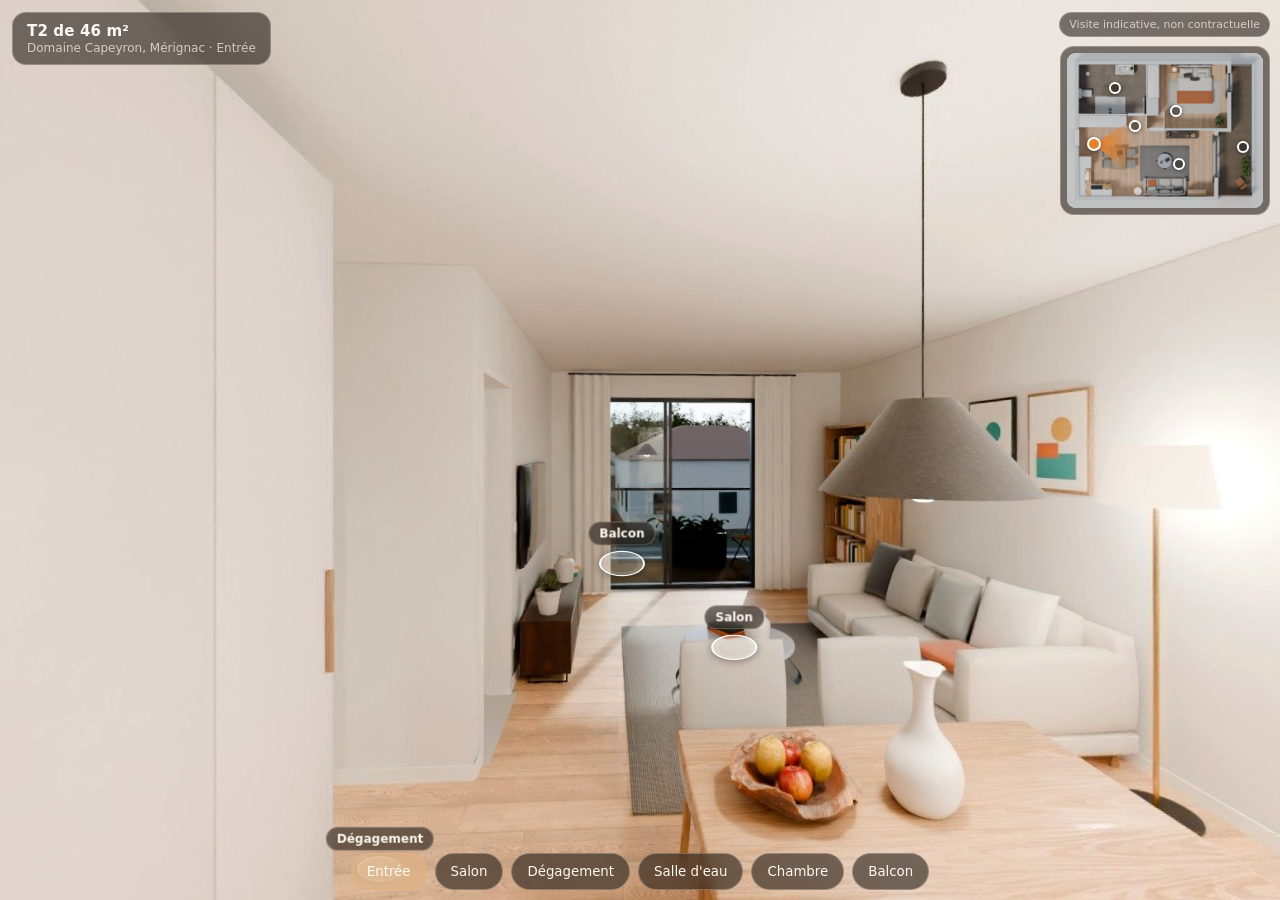
==== v/6ejrib4hgc7p1ip7/index.html @ 8058d9ed "Visite 360 du T2, quartier reel (controle) Co-Authored-By: Claude Fable 5.2 <noreply@anthropic.com> " ====
<!doctype html>
<html lang="fr">
<head>
<meta charset="utf-8">
<meta name="viewport" content="width=device-width, initial-scale=1, maximum-scale=1, viewport-fit=cover">
<meta name="robots" content="noindex, nofollow">
<meta name="referrer" content="no-referrer">
<title>T2 de 46 m²</title>
<meta name="description" content="Visitez ce logement pièce par pièce, en regardant tout autour de vous. Domaine Capeyron, Mérignac">
<meta property="og:type" content="website">
<meta property="og:title" content="T2 de 46 m²">
<meta property="og:description" content="Visitez ce logement pièce par pièce, en regardant tout autour de vous. Domaine Capeyron, Mérignac">
<meta property="og:image" content="apercu.jpg">
<meta property="og:image:width" content="1200">
<meta property="og:image:height" content="630">
<meta name="twitter:card" content="summary_large_image">
<meta name="theme-color" content="#17130f">
<link rel="icon" href="data:,">
<link rel="stylesheet" href="../../app/visite.css">
<link rel="stylesheet" href="../../app360/visite360.css?v=81188f05">
</head>
<body>
<canvas id="c" tabindex="0"></canvas>
<div id="reperes" class="cache"></div>
<div id="titre" class="verre"><b id="titre-b">T2 de 46 m²</b><span id="titre-s">Domaine Capeyron, Mérignac</span></div>
<div id="mention" class="verre">Visite indicative, non contractuelle</div>
<div id="pieces"></div>
<div id="aide" class="verre"></div>
<div id="charge">
  <h1 id="charge-h">T2 de 46 m²</h1>
  <p id="charge-p">Domaine Capeyron, Mérignac</p>
  <img class="apercu" alt="">
  <div class="barre"><i id="charge-barre" style="width:70%"></i></div>
  <small id="charge-etat"></small>
  <div class="legal" id="charge-legal">Visite indicative, non contractuelle</div>
</div>
<script type="module" src="../../app360/visite360.mjs?v=81188f05"></script>
</body>
</html>
---- app/visite.css ----
:root { --fond: #17130f; --verre: rgba(30, 24, 18, .58); --trait: rgba(255, 244, 230, .28); --texte: #fff8ef; --doux: rgba(255, 244, 230, .72); --accent: #e8b27a; }
* { box-sizing: border-box; }
html, body { margin: 0; height: 100%; background: var(--fond); color: var(--texte); overflow: hidden; font-family: -apple-system, BlinkMacSystemFont, "Segoe UI", system-ui, sans-serif; -webkit-font-smoothing: antialiased; -webkit-tap-highlight-color: transparent; overscroll-behavior: none; }
#c { position: fixed; inset: 0; display: block; width: 100vw; height: 100vh; height: 100dvh; touch-action: none; cursor: grab; outline: none; }
#c:active { cursor: grabbing; }
.verre { background: var(--verre); border: 1px solid var(--trait); backdrop-filter: blur(10px); -webkit-backdrop-filter: blur(10px); }

#titre { position: fixed; top: max(12px, env(safe-area-inset-top)); left: 12px; max-width: calc(100vw - 24px); border-radius: 14px; padding: 9px 14px; pointer-events: none; z-index: 3; }
#titre b { display: block; font-size: 15px; font-weight: 650; letter-spacing: .01em; }
#titre span { display: block; font-size: 12px; color: var(--doux); margin-top: 1px; }
#mention { position: fixed; right: 10px; top: max(12px, env(safe-area-inset-top)); font-size: 11px; color: var(--doux); padding: 5px 9px; border-radius: 999px; z-index: 3; pointer-events: none; }

#pieces { position: fixed; left: 0; right: 0; bottom: max(10px, env(safe-area-inset-bottom)); display: flex; gap: 8px; padding: 0 12px; overflow-x: auto; scrollbar-width: none; z-index: 3; justify-content: safe center; }
#pieces::-webkit-scrollbar { display: none; }
#pieces button { flex: 0 0 auto; color: var(--texte); border-radius: 999px; padding: 10px 15px; font: 600 14px/1 inherit; font-family: inherit; cursor: pointer; transition: background .2s, border-color .2s; }
#pieces button:hover, #pieces button.ici { background: rgba(232, 178, 122, .42); border-color: var(--accent); }

#aide { position: fixed; left: 50%; bottom: calc(max(10px, env(safe-area-inset-bottom)) + 56px); transform: translateX(-50%); font-size: 13px; padding: 8px 14px; border-radius: 999px; white-space: nowrap; z-index: 3; pointer-events: none; transition: opacity .6s; }
#aide.parti { opacity: 0; }

#manette { position: fixed; width: 112px; height: 112px; margin: -56px 0 0 -56px; border-radius: 50%; border: 2px solid rgba(255, 248, 239, .55); background: rgba(30, 24, 18, .25); pointer-events: none; display: none; z-index: 4; }
#manette i { position: absolute; left: 50%; top: 50%; width: 46px; height: 46px; margin: -23px 0 0 -23px; border-radius: 50%; background: rgba(255, 248, 239, .75); }

#voile { position: fixed; inset: 0; background: #000; opacity: 0; pointer-events: none; transition: opacity .28s; z-index: 2; }
#voile.noir { opacity: 1; }

#charge { position: fixed; inset: 0; z-index: 10; display: flex; flex-direction: column; align-items: center; justify-content: center; padding: 24px; text-align: center; background: radial-gradient(120% 80% at 50% 30%, #2b2118 0%, var(--fond) 70%); transition: opacity .7s; }
#charge.fini { opacity: 0; pointer-events: none; }
#charge h1 { margin: 0; font-size: clamp(24px, 6vw, 36px); font-weight: 650; letter-spacing: -.01em; }
#charge p { margin: 6px 0 0; color: var(--doux); font-size: 15px; }
#charge .barre { width: min(280px, 70vw); height: 3px; border-radius: 3px; background: rgba(255, 244, 230, .15); margin: 28px 0 10px; overflow: hidden; }
#charge .barre i { display: block; height: 100%; width: 0; background: var(--accent); transition: width .25s; }
#charge small { color: var(--doux); font-size: 12px; min-height: 1em; }
#charge .apercu { max-width: min(560px, 92vw); max-height: 45vh; border-radius: 12px; margin-top: 22px; display: none; }
#charge.repli .apercu { display: block; }
#charge.repli .barre { display: none; }
#charge .legal { position: absolute; bottom: max(14px, env(safe-area-inset-bottom)); left: 0; right: 0; font-size: 12px; color: var(--doux); }

@media (max-width: 520px) {
  #titre { padding: 7px 11px; } #titre b { font-size: 14px; }
  #mention { top: auto; bottom: calc(max(10px, env(safe-area-inset-bottom)) + 50px); right: 8px; font-size: 10px; }
  #pieces button { padding: 9px 13px; font-size: 13px; }
  #aide { bottom: auto; top: 50%; white-space: normal; text-align: center; width: max-content; max-width: 86vw; }
}
---- app360/visite360.css ----
/* visite 360° : repères au sol vers les points voisins. Le reste vient de ../app/visite.css. */
#reperes { position: fixed; inset: 0; pointer-events: none; z-index: 2; transition: opacity .2s; }
#reperes.cache { opacity: 0; }
.repere { position: absolute; left: 0; top: 0; width: 64px; height: 64px; margin: -32px 0 0 -32px; padding: 0; border: 0; background: none; pointer-events: auto; cursor: pointer; color: var(--texte); font: inherit; -webkit-tap-highlight-color: transparent; }
.repere i { position: absolute; inset: 9px; border-radius: 50%; border: 2.5px solid rgba(255, 255, 255, .95); background: rgba(255, 255, 255, .2); box-shadow: 0 2px 12px rgba(0, 0, 0, .4), inset 0 0 0 5px rgba(255, 255, 255, .12); transform: scaleY(.55); transition: transform .15s, background .15s; }
.repere:hover i, .repere:focus-visible i { background: rgba(232, 178, 122, .65); transform: scaleY(.55) scale(1.14); }
.repere span { position: absolute; left: 50%; top: -10px; transform: translateX(-50%); white-space: nowrap; font-size: 12px; font-weight: 600; padding: 4px 10px; border-radius: 999px; background: var(--verre); border: 1px solid var(--trait); backdrop-filter: blur(8px); -webkit-backdrop-filter: blur(8px); }
#pieces button.charge { opacity: .6; cursor: progress; }

/* plan : position et regard du visiteur */
#plan { position: fixed; right: 10px; top: calc(max(12px, env(safe-area-inset-top)) + 34px); width: 210px; padding: 6px; border-radius: 14px; z-index: 3; cursor: zoom-in; transition: width .25s; }
#plan.grand { width: min(440px, calc(100vw - 20px)); cursor: zoom-out; }
#plan .fond { position: relative; width: 100%; border-radius: 9px; overflow: hidden; background: #efece6; }
#plan img { position: absolute; inset: 0; width: 100%; height: 100%; object-fit: cover; display: block; }
#plan .pt { position: absolute; width: 12px; height: 12px; margin: -6px 0 0 -6px; padding: 0; border-radius: 50%; border: 2px solid #fff; background: rgba(30, 24, 18, .55); cursor: pointer; box-shadow: 0 1px 4px rgba(0, 0, 0, .45); }
#plan .pt::after { content: ""; position: absolute; inset: -9px; }
#plan .pt.ici { background: #e2842c; width: 14px; height: 14px; margin: -7px 0 0 -7px; }
#plan .cone { position: absolute; width: 84px; height: 84px; border-radius: 50%; pointer-events: none; background: conic-gradient(from -36deg, rgba(226, 132, 52, .9) 0deg, rgba(226, 132, 52, .9) 72deg, transparent 72deg); -webkit-mask: radial-gradient(circle, #000 0, #000 22%, transparent 68%); mask: radial-gradient(circle, #000 0, #000 22%, transparent 68%); }
#plan.grand .cone { width: 150px; height: 150px; }
@media (max-width: 640px) { #plan { width: 132px; top: calc(max(12px, env(safe-area-inset-top)) + 58px); right: 8px; padding: 4px; } #plan .cone { width: 60px; height: 60px; } }
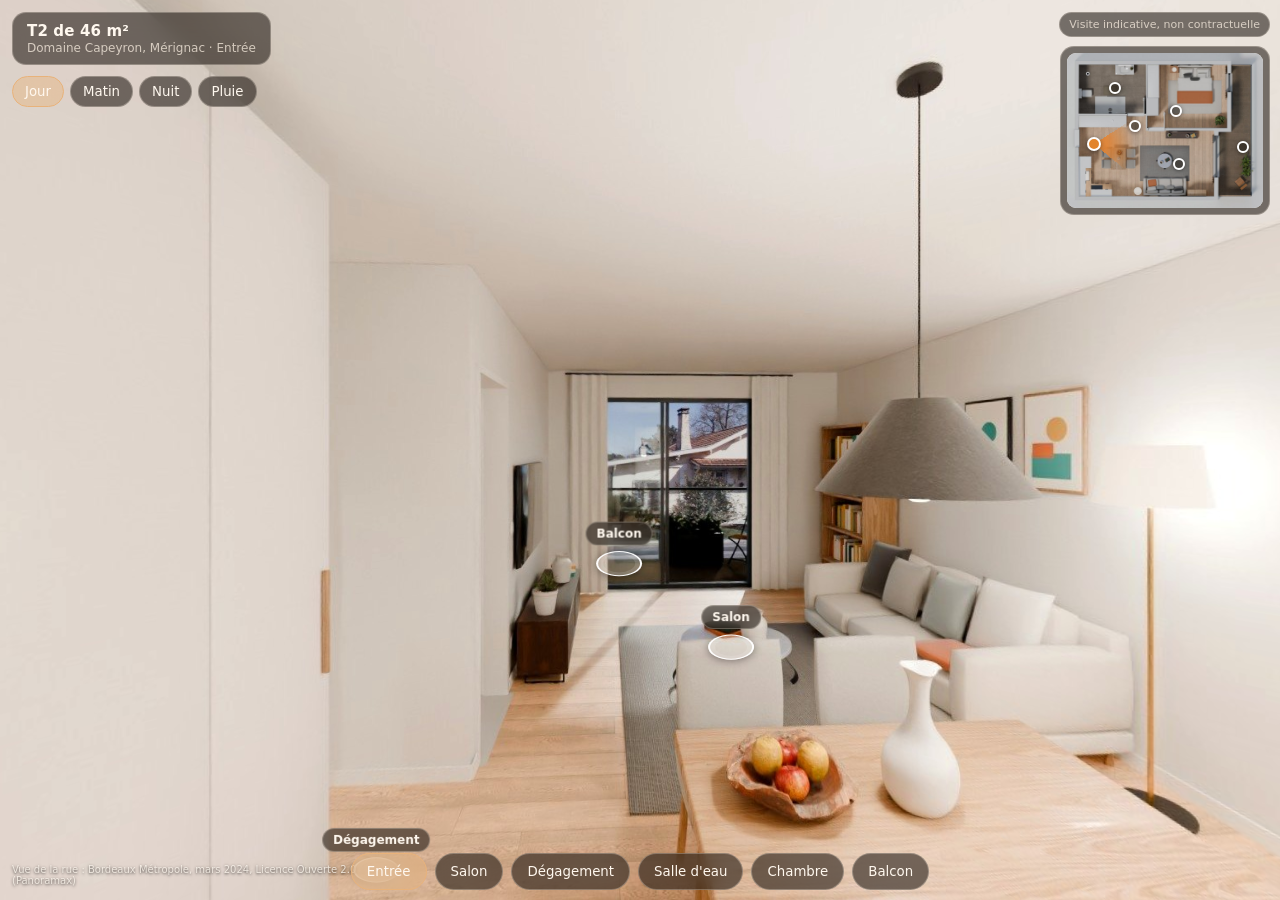
==== commit a21d5ccf: "Visite 360 du T2 (controle) : vue reelle de la rue, quatre ambiances Co-Authored-By: Claude Fable 5." ====
--- a/v/6ejrib4hgc7p1ip7/index.html
+++ b/v/6ejrib4hgc7p1ip7/index.html
@@ -17,7 +17,7 @@
 <meta name="theme-color" content="#17130f">
 <link rel="icon" href="data:,">
 <link rel="stylesheet" href="../../app/visite.css">
-<link rel="stylesheet" href="../../app360/visite360.css?v=81188f05">
+<link rel="stylesheet" href="../../app360/visite360.css?v=fd69aced">
 </head>
 <body>
 <canvas id="c" tabindex="0"></canvas>
@@ -34,6 +34,6 @@
   <small id="charge-etat"></small>
   <div class="legal" id="charge-legal">Visite indicative, non contractuelle</div>
 </div>
-<script type="module" src="../../app360/visite360.mjs?v=81188f05"></script>
+<script type="module" src="../../app360/visite360.mjs?v=fd69aced"></script>
 </body>
 </html>
--- a/app360/visite360.css
+++ b/app360/visite360.css
@@ -18,3 +18,11 @@
 #plan .cone { position: absolute; width: 84px; height: 84px; border-radius: 50%; pointer-events: none; background: conic-gradient(from -36deg, rgba(226, 132, 52, .9) 0deg, rgba(226, 132, 52, .9) 72deg, transparent 72deg); -webkit-mask: radial-gradient(circle, #000 0, #000 22%, transparent 68%); mask: radial-gradient(circle, #000 0, #000 22%, transparent 68%); }
 #plan.grand .cone { width: 150px; height: 150px; }
 @media (max-width: 640px) { #plan { width: 132px; top: calc(max(12px, env(safe-area-inset-top)) + 58px); right: 8px; padding: 4px; } #plan .cone { width: 60px; height: 60px; } }
+
+/* ambiances de lumière : sous le titre */
+#ambiances { position: fixed; left: 12px; top: calc(max(12px, env(safe-area-inset-top)) + 64px); display: flex; gap: 6px; z-index: 3; }
+#ambiances button { color: var(--texte); border-radius: 999px; padding: 7px 12px; font: 600 12.5px/1 inherit; font-family: inherit; cursor: pointer; transition: background .2s, border-color .2s; }
+#ambiances button:hover, #ambiances button.ici { background: rgba(232, 178, 122, .42); border-color: var(--accent); }
+#ambiances button.charge { opacity: .6; cursor: progress; }
+#credit { position: fixed; left: 12px; bottom: calc(max(10px, env(safe-area-inset-bottom)) + 4px); font-size: 10px; color: rgba(255, 248, 239, .78); text-shadow: 0 1px 3px rgba(0, 0, 0, .7); z-index: 2; pointer-events: none; max-width: 30vw; }
+@media (max-width: 640px) { #ambiances { top: calc(max(12px, env(safe-area-inset-top)) + 58px); left: 8px; gap: 5px; } #ambiances button { padding: 6px 10px; font-size: 12px; } #credit { bottom: calc(max(10px, env(safe-area-inset-bottom)) + 82px); max-width: 80vw; font-size: 9px; } }
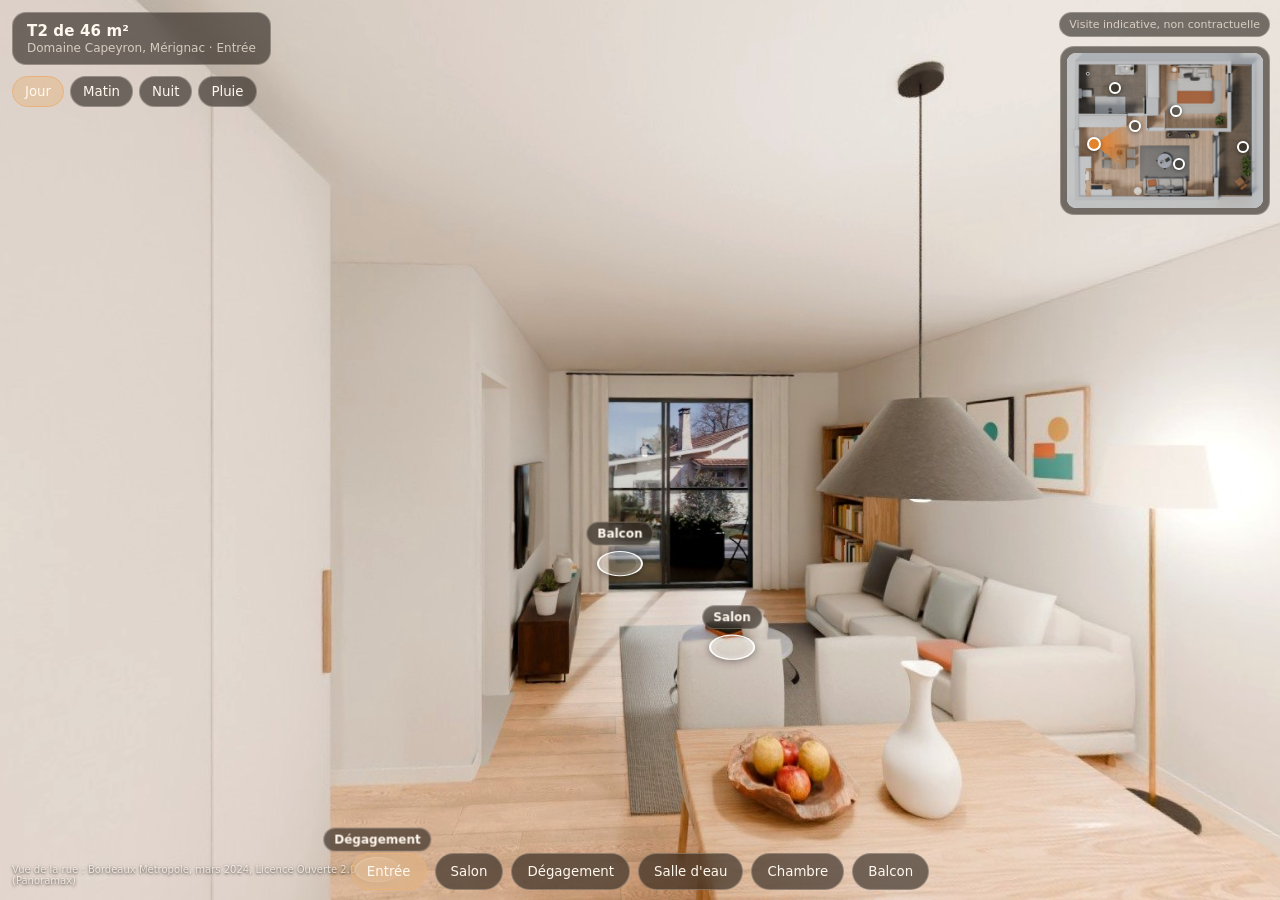
==== commit 715b182c: "Visite 360 du T2 (controle) : nuit, rue plus claire Co-Authored-By: Claude Fable 5.2 <noreply@anthro" ====
--- a/v/6ejrib4hgc7p1ip7/index.html
+++ b/v/6ejrib4hgc7p1ip7/index.html
@@ -17,7 +17,7 @@
 <meta name="theme-color" content="#17130f">
 <link rel="icon" href="data:,">
 <link rel="stylesheet" href="../../app/visite.css">
-<link rel="stylesheet" href="../../app360/visite360.css?v=fd69aced">
+<link rel="stylesheet" href="../../app360/visite360.css?v=935180ab">
 </head>
 <body>
 <canvas id="c" tabindex="0"></canvas>
@@ -34,6 +34,6 @@
   <small id="charge-etat"></small>
   <div class="legal" id="charge-legal">Visite indicative, non contractuelle</div>
 </div>
-<script type="module" src="../../app360/visite360.mjs?v=fd69aced"></script>
+<script type="module" src="../../app360/visite360.mjs?v=935180ab"></script>
 </body>
 </html>
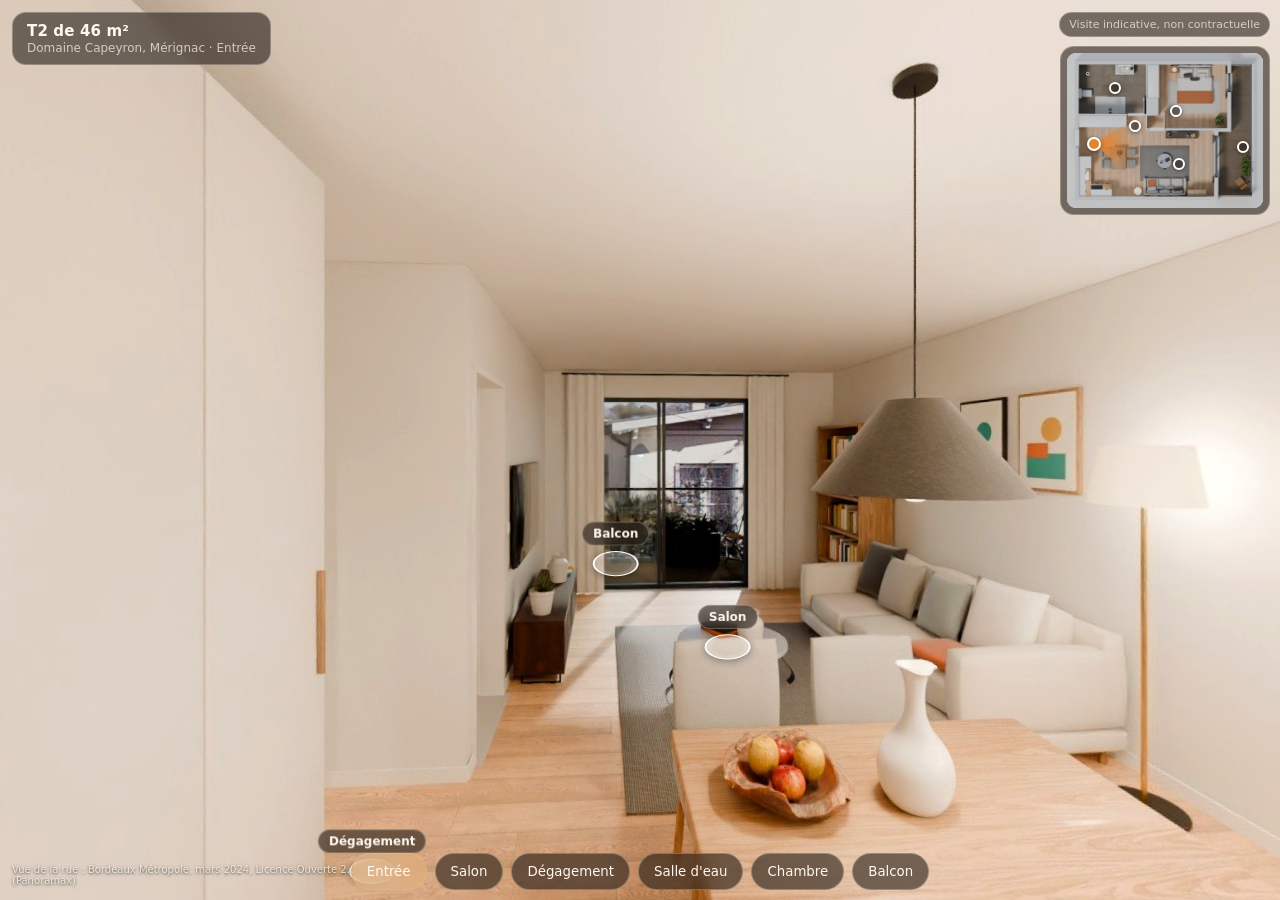
==== commit c90d3304: "Visite 360 du T2 (controle) : photo de rue sans etirement, jardin modelise, lampes chaudes (jour) Co" ====
--- a/v/6ejrib4hgc7p1ip7/index.html
+++ b/v/6ejrib4hgc7p1ip7/index.html
@@ -10,7 +10,7 @@
 <meta property="og:type" content="website">
 <meta property="og:title" content="T2 de 46 m²">
 <meta property="og:description" content="Visitez ce logement pièce par pièce, en regardant tout autour de vous. Domaine Capeyron, Mérignac">
-<meta property="og:image" content="apercu.jpg">
+<meta property="og:image" content="https://tobo-team.github.io/visites/v/6ejrib4hgc7p1ip7/apercu.jpg">
 <meta property="og:image:width" content="1200">
 <meta property="og:image:height" content="630">
 <meta name="twitter:card" content="summary_large_image">
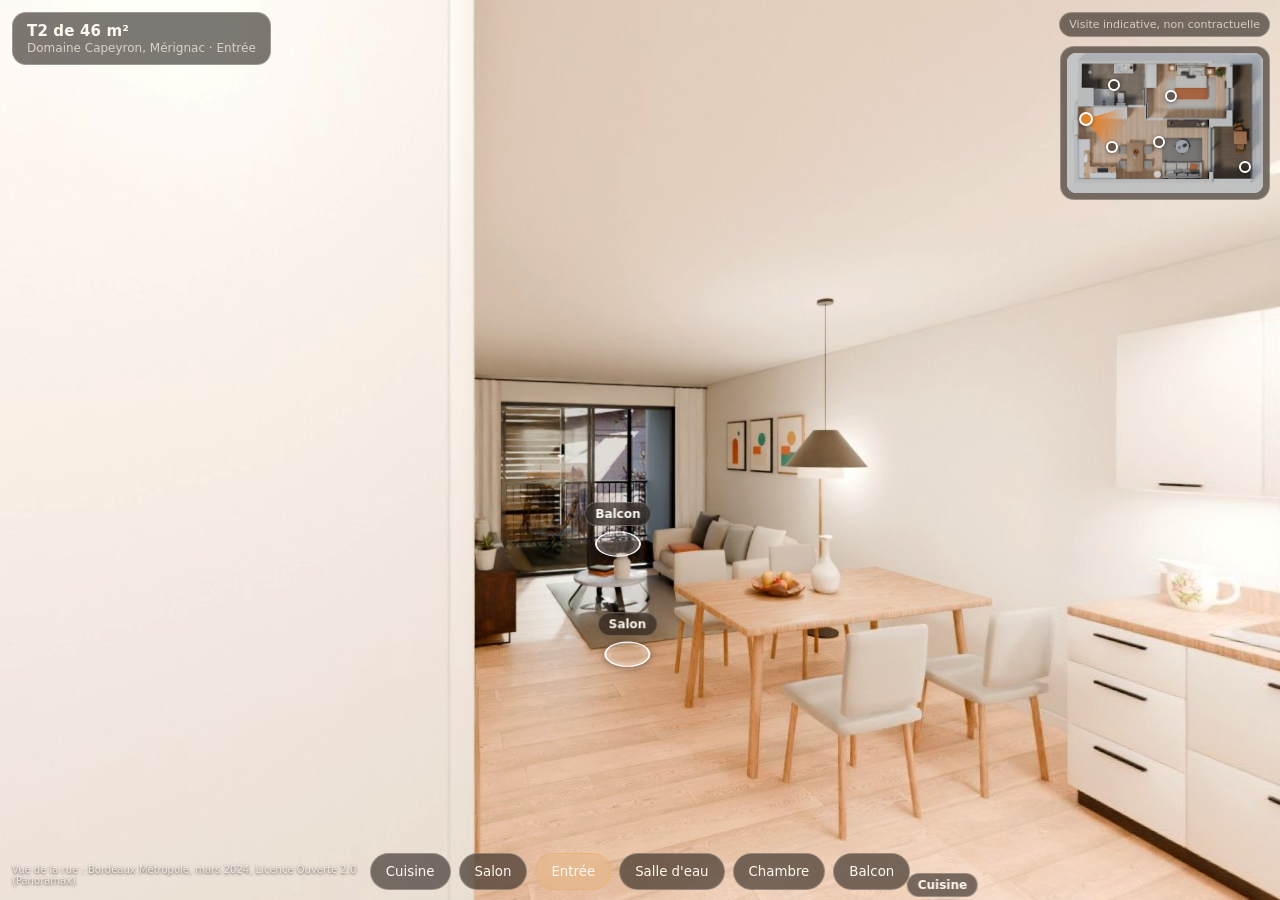
==== commit 63d9ef00: "Visite de contrôle T2 Capeyron : plan remesuré, série de jour Co-Authored-By: Claude Fable 5.2 <nore" ====
--- a/v/6ejrib4hgc7p1ip7/index.html
+++ b/v/6ejrib4hgc7p1ip7/index.html
@@ -10,7 +10,7 @@
 <meta property="og:type" content="website">
 <meta property="og:title" content="T2 de 46 m²">
 <meta property="og:description" content="Visitez ce logement pièce par pièce, en regardant tout autour de vous. Domaine Capeyron, Mérignac">
-<meta property="og:image" content="https://tobo-team.github.io/visites/v/6ejrib4hgc7p1ip7/apercu.jpg">
+<meta property="og:image" content="apercu.jpg">
 <meta property="og:image:width" content="1200">
 <meta property="og:image:height" content="630">
 <meta name="twitter:card" content="summary_large_image">
